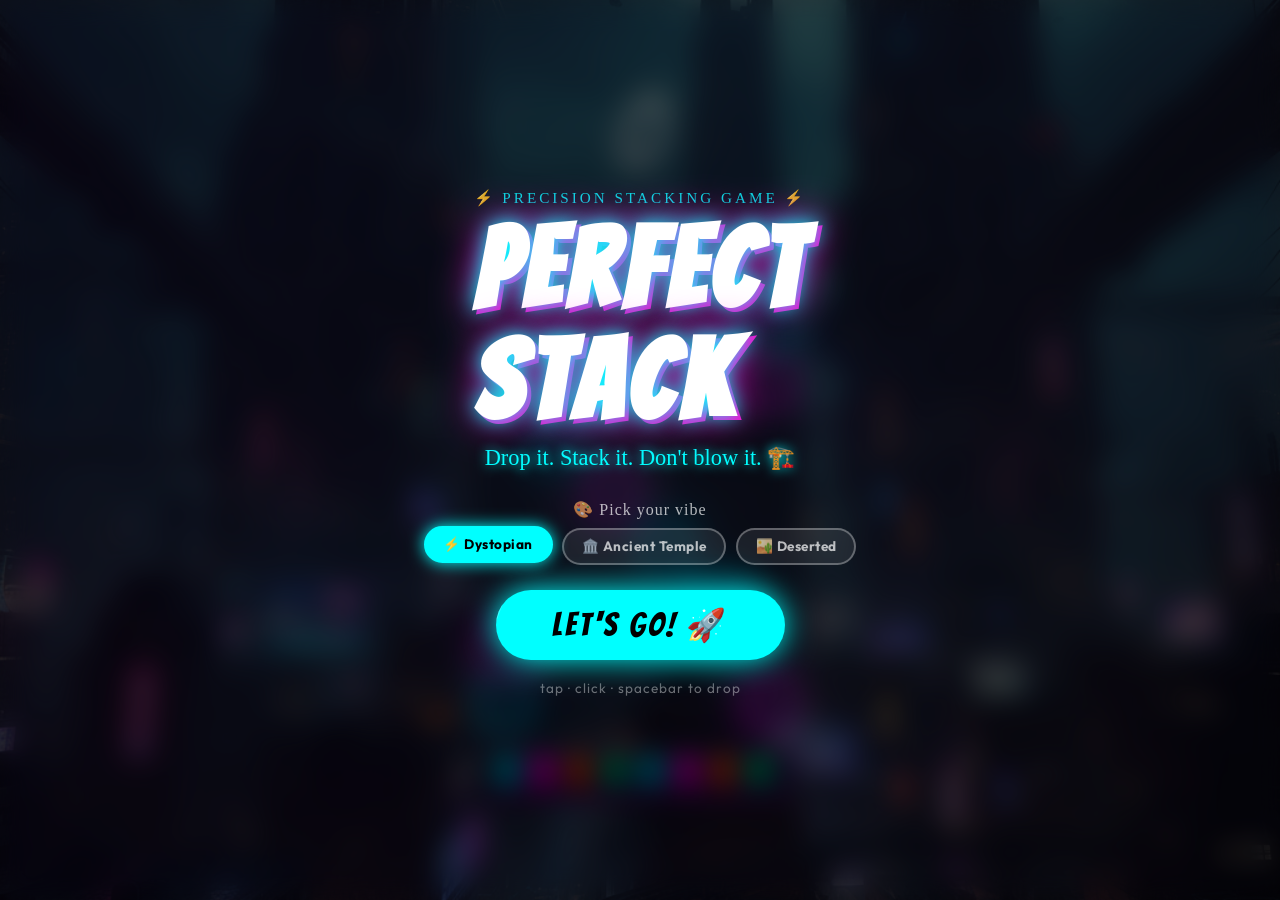
==== index.html @ 76eab18c "add stack game" ====
<!DOCTYPE html>
<html lang="en">

<head>
    <meta charset="UTF-8">
    <meta name="viewport" content="width=device-width, initial-scale=1.0, maximum-scale=1.0, user-scalable=no">
    <title>Perfect Stack — Drop. Stack. Dominate.</title>
    <meta name="description"
        content="Perfect Stack: a precision block-stacking game. Tap to drop, stack perfectly, and rise to the top!">
    <link rel="stylesheet" href="style.css">
</head>

<body class="theme-dystopian">
    <div id="game-container" class="bg-dystopian">
        <canvas id="game-canvas"></canvas>

        <div id="ui-layer">
            <div id="score-container">0</div>

            <!-- ===== START SCREEN ===== -->
            <div id="start-screen" class="screen active">

                <div class="game-badge">⚡ Precision Stacking Game ⚡</div>

                <h1>PERFECT<br>STACK</h1>

                <p class="tagline">Drop it. Stack it. Don't blow it. 🏗️</p>

                <div class="theme-selector">
                    <div class="theme-label">🎨 Pick your vibe</div>
                    <div class="theme-pills">
                        <button class="theme-pill active" data-theme="dystopian" id="pill-dystopian">⚡
                            Dystopian</button>
                        <button class="theme-pill" data-theme="ancient" id="pill-ancient">🏛️ Ancient Temple</button>
                        <button class="theme-pill" data-theme="deserted" id="pill-deserted">🏜️ Deserted</button>
                    </div>
                </div>

                <button id="start-btn">LET'S GO! 🚀</button>

                <p class="hint-text">tap · click · spacebar to drop</p>
            </div>

            <!-- ===== GAME OVER SCREEN ===== -->
            <div id="game-over-screen" class="screen">
                <h2>OOPS! 💥</h2>
                <p class="game-over-sub">You missed that one, champ.</p>
                <p id="final-score">Score: 0</p>
                <button id="restart-btn">TRY AGAIN 🔥</button>
            </div>

            <div id="perfect-message">PERFECT! ✨</div>
        </div>
    </div>

    <script src="script.js"></script>
</body>

</html>
---- style.css ----
@import url('https://fonts.googleapis.com/css2?family=Bangers&family=Outfit:wght@300;500;700;900&family=Permanent+Marker&display=swap');

/* =============================================
   CSS VARIABLES & THEME DEFINITIONS
   ============================================= */
:root {
    --font-main: 'Outfit', sans-serif;
    --font-display: 'Bangers', cursive;
    --font-quirky: 'Permanent Marker', cursive;

    /* Dystopian */
    --bg-image-dystopian: url('dystopian.png');
    --overlay-dystopian: linear-gradient(135deg, rgba(10, 0, 30, 0.55) 0%, rgba(5, 0, 20, 0.4) 100%);
    --accent-dystopian: #00ffff;
    --accent2-dystopian: #ff00cc;
    --text-dystopian: #e0f7ff;
    --glow-dystopian: 0 0 20px #00ffff, 0 0 40px #ff00cc;

    /* Ancient Temple */
    --bg-image-ancient: url('ancient_temple.png');
    --overlay-ancient: linear-gradient(135deg, rgba(20, 10, 0, 0.55) 0%, rgba(0, 20, 10, 0.4) 100%);
    --accent-ancient: #f1c40f;
    --accent2-ancient: #e67e22;
    --text-ancient: #fff8e1;
    --glow-ancient: 0 0 20px #f1c40f, 0 0 40px #e67e22;

    /* Deserted */
    --bg-image-deserted: url('deserted.png');
    --overlay-deserted: linear-gradient(135deg, rgba(30, 10, 0, 0.5) 0%, rgba(20, 5, 0, 0.35) 100%);
    --accent-deserted: #ff9f43;
    --accent2-deserted: #ee5a24;
    --text-deserted: #fff3e0;
    --glow-deserted: 0 0 20px #ff9f43, 0 0 40px #ee5a24;

    /* Active theme defaults (dystopian) */
    --current-accent: var(--accent-dystopian);
    --current-accent2: var(--accent2-dystopian);
    --current-text: var(--text-dystopian);
    --current-glow: var(--glow-dystopian);
}

/* =============================================
   THEME BODY CLASSES
   ============================================= */
body.theme-dystopian {
    --current-accent: var(--accent-dystopian);
    --current-accent2: var(--accent2-dystopian);
    --current-text: var(--text-dystopian);
    --current-glow: var(--glow-dystopian);
}

body.theme-ancient {
    --current-accent: var(--accent-ancient);
    --current-accent2: var(--accent2-ancient);
    --current-text: var(--text-ancient);
    --current-glow: var(--glow-ancient);
}

body.theme-deserted {
    --current-accent: var(--accent-deserted);
    --current-accent2: var(--accent2-deserted);
    --current-text: var(--text-deserted);
    --current-glow: var(--glow-deserted);
}

/* =============================================
   BASE
   ============================================= */
*,
*::before,
*::after {
    box-sizing: border-box;
}

body {
    margin: 0;
    padding: 0;
    overflow: hidden;
    font-family: var(--font-main);
    user-select: none;
    touch-action: none;
}

/* =============================================
   GAME CONTAINER & CANVAS
   ============================================= */
#game-container {
    position: relative;
    width: 100vw;
    height: 100vh;
    display: flex;
    justify-content: center;
    align-items: center;
    overflow: hidden;
}

/* Background layer — swapped via JS class on #game-container */
#game-container::before {
    content: '';
    position: absolute;
    inset: 0;
    background-size: cover;
    background-position: center;
    background-repeat: no-repeat;
    transition: opacity 0.8s ease;
    z-index: 0;
}

#game-container.bg-dystopian::before {
    background-image: var(--overlay-dystopian), var(--bg-image-dystopian);
}

#game-container.bg-ancient::before {
    background-image: var(--overlay-ancient), var(--bg-image-ancient);
}

#game-container.bg-deserted::before {
    background-image: var(--overlay-deserted), var(--bg-image-deserted);
}

canvas {
    display: block;
    width: 100%;
    height: 100%;
    position: relative;
    z-index: 1;
}

/* =============================================
   UI LAYER
   ============================================= */
#ui-layer {
    position: absolute;
    top: 0;
    left: 0;
    width: 100%;
    height: 100%;
    pointer-events: none;
    display: flex;
    flex-direction: column;
    justify-content: center;
    align-items: center;
    z-index: 2;
}

/* =============================================
   SCREENS (Start / Game Over)
   ============================================= */
.screen {
    position: absolute;
    inset: 0;
    display: flex;
    flex-direction: column;
    justify-content: center;
    align-items: center;
    background: rgba(0, 0, 0, 0.55);
    backdrop-filter: blur(14px) saturate(1.5);
    -webkit-backdrop-filter: blur(14px) saturate(1.5);
    opacity: 0;
    pointer-events: none;
    transition: opacity 0.5s ease;
    z-index: 10;
    padding: 2rem;
}

.screen.active {
    opacity: 1;
    pointer-events: auto;
}

/* =============================================
   START SCREEN — LANDING PAGE
   ============================================= */

/* Animated shimmer badge */
.game-badge {
    font-family: var(--font-quirky);
    font-size: 0.95rem;
    color: var(--current-accent);
    letter-spacing: 3px;
    text-transform: uppercase;
    margin-bottom: 0.4rem;
    opacity: 0.85;
    animation: pulse-badge 2s ease-in-out infinite;
}

@keyframes pulse-badge {

    0%,
    100% {
        opacity: 0.6;
        transform: scale(1);
    }

    50% {
        opacity: 1;
        transform: scale(1.05);
    }
}

/* Main title */
h1 {
    font-family: var(--font-display);
    font-size: clamp(4rem, 12vw, 7rem);
    margin: 0 0 0.1rem;
    line-height: 1;
    color: #fff;
    letter-spacing: 6px;
    text-transform: uppercase;
    text-shadow: var(--current-glow), 4px 4px 0px var(--current-accent2);
    animation: title-wobble 3s ease-in-out infinite;
    position: relative;
}

@keyframes title-wobble {

    0%,
    100% {
        transform: rotate(-1deg) scale(1);
    }

    50% {
        transform: rotate(1deg) scale(1.02);
    }
}

/* Subtitle tagline */
.tagline {
    font-family: var(--font-quirky);
    font-size: clamp(1rem, 3vw, 1.4rem);
    color: var(--current-accent);
    margin: 0.3rem 0 1.8rem;
    text-align: center;
    text-shadow: 0 0 12px var(--current-accent);
    animation: flicker 4s ease-in-out infinite;
}

@keyframes flicker {

    0%,
    90%,
    100% {
        opacity: 1;
    }

    92% {
        opacity: 0.4;
    }

    94% {
        opacity: 1;
    }

    96% {
        opacity: 0.3;
    }

    98% {
        opacity: 1;
    }
}

/* Theme selector */
.theme-selector {
    margin-bottom: 1.6rem;
    display: flex;
    flex-direction: column;
    align-items: center;
    gap: 0.6rem;
}

.theme-label {
    font-family: var(--font-quirky);
    font-size: 1rem;
    color: rgba(255, 255, 255, 0.7);
    letter-spacing: 1px;
}

/* Theme pill buttons */
.theme-pills {
    display: flex;
    gap: 0.6rem;
    flex-wrap: wrap;
    justify-content: center;
}

.theme-pill {
    padding: 0.45rem 1.1rem;
    font-family: var(--font-main);
    font-size: 0.85rem;
    font-weight: 700;
    border-radius: 50px;
    border: 2px solid rgba(255, 255, 255, 0.3);
    background: rgba(255, 255, 255, 0.08);
    color: rgba(255, 255, 255, 0.7);
    cursor: pointer;
    transition: all 0.25s ease;
    letter-spacing: 0.5px;
    pointer-events: auto;
}

.theme-pill:hover {
    background: rgba(255, 255, 255, 0.18);
    border-color: var(--current-accent);
    color: #fff;
    transform: translateY(-2px);
    box-shadow: 0 4px 14px rgba(0, 0, 0, 0.3);
}

.theme-pill.active {
    background: var(--current-accent);
    border-color: var(--current-accent);
    color: #000;
    box-shadow: 0 0 16px var(--current-accent);
    transform: translateY(-2px);
}

/* Start button */
#start-btn {
    padding: 1rem 3.5rem;
    font-family: var(--font-display);
    font-size: 2rem;
    letter-spacing: 3px;
    color: #000;
    background: var(--current-accent);
    border: none;
    border-radius: 50px;
    cursor: pointer;
    box-shadow: 0 0 30px var(--current-accent), 0 6px 20px rgba(0, 0, 0, 0.4);
    transition: transform 0.2s cubic-bezier(0.175, 0.885, 0.32, 1.275), box-shadow 0.2s, background 0.4s;
    pointer-events: auto;
    animation: btn-pulse 2s ease-in-out infinite;
    position: relative;
    overflow: hidden;
}

#start-btn::after {
    content: '';
    position: absolute;
    top: -50%;
    left: -60%;
    width: 60%;
    height: 200%;
    background: rgba(255, 255, 255, 0.25);
    transform: skewX(-20deg);
    animation: btn-shine 3s ease-in-out infinite;
}

@keyframes btn-shine {
    0% {
        left: -60%;
    }

    60%,
    100% {
        left: 120%;
    }
}

@keyframes btn-pulse {

    0%,
    100% {
        box-shadow: 0 0 20px var(--current-accent), 0 6px 20px rgba(0, 0, 0, 0.4);
    }

    50% {
        box-shadow: 0 0 40px var(--current-accent), 0 0 60px var(--current-accent2), 0 6px 20px rgba(0, 0, 0, 0.4);
    }
}

#start-btn:hover {
    transform: translateY(-3px) scale(1.05);
}

#start-btn:active {
    transform: translateY(1px) scale(0.98);
}

/* Hint text */
.hint-text {
    margin-top: 1.2rem;
    font-family: var(--font-main);
    font-size: 0.85rem;
    color: rgba(255, 255, 255, 0.4);
    letter-spacing: 1px;
    animation: hint-blink 2s ease-in-out infinite;
}

@keyframes hint-blink {

    0%,
    100% {
        opacity: 0.4;
    }

    50% {
        opacity: 0.8;
    }
}

/* =============================================
   GAME OVER SCREEN
   ============================================= */
h2 {
    font-family: var(--font-display);
    font-size: clamp(3rem, 10vw, 5.5rem);
    color: var(--current-accent);
    margin: 0 0 0.3rem;
    letter-spacing: 4px;
    text-shadow: var(--current-glow);
    animation: title-wobble 2s ease-in-out infinite;
}

.game-over-sub {
    font-family: var(--font-quirky);
    font-size: 1.1rem;
    color: rgba(255, 255, 255, 0.6);
    margin-bottom: 0.5rem;
}

#final-score {
    font-family: var(--font-display);
    font-size: clamp(2rem, 6vw, 3.5rem);
    color: #fff;
    margin-bottom: 2rem;
    text-shadow: 0 0 20px rgba(255, 255, 255, 0.4);
    letter-spacing: 2px;
}

#restart-btn {
    padding: 0.9rem 3rem;
    font-family: var(--font-display);
    font-size: 1.8rem;
    letter-spacing: 3px;
    color: #000;
    background: var(--current-accent);
    border: none;
    border-radius: 50px;
    cursor: pointer;
    box-shadow: 0 0 25px var(--current-accent), 0 6px 20px rgba(0, 0, 0, 0.4);
    transition: transform 0.2s cubic-bezier(0.175, 0.885, 0.32, 1.275), box-shadow 0.2s;
    pointer-events: auto;
    position: relative;
    overflow: hidden;
}

#restart-btn::after {
    content: '';
    position: absolute;
    top: -50%;
    left: -60%;
    width: 60%;
    height: 200%;
    background: rgba(255, 255, 255, 0.25);
    transform: skewX(-20deg);
    animation: btn-shine 3s ease-in-out infinite;
}

#restart-btn:hover {
    transform: translateY(-3px) scale(1.05);
    box-shadow: 0 0 40px var(--current-accent), 0 8px 25px rgba(0, 0, 0, 0.5);
}

#restart-btn:active {
    transform: translateY(1px) scale(0.98);
}

/* =============================================
   SCORE DISPLAY
   ============================================= */
#score-container {
    position: absolute;
    top: 8%;
    font-family: var(--font-display);
    font-size: clamp(4rem, 12vw, 7rem);
    font-weight: 400;
    color: rgba(255, 255, 255, 0.35);
    z-index: 5;
    pointer-events: none;
    transition: transform 0.2s cubic-bezier(0.175, 0.885, 0.32, 1.275), color 0.2s;
    text-shadow: 0 0 30px rgba(255, 255, 255, 0.15);
    letter-spacing: 4px;
}

#score-container.bump {
    transform: scale(1.25) rotate(-3deg);
    color: rgba(255, 255, 255, 0.75);
    text-shadow: var(--current-glow);
}

/* =============================================
   PERFECT MESSAGE
   ============================================= */
#perfect-message {
    position: absolute;
    top: 40%;
    font-family: var(--font-display);
    font-size: clamp(2.5rem, 8vw, 4rem);
    font-weight: 400;
    color: var(--current-accent);
    opacity: 0;
    transform: scale(0.5) rotate(-5deg);
    transition: opacity 0.25s, transform 0.3s cubic-bezier(0.175, 0.885, 0.32, 1.275);
    text-shadow: var(--current-glow);
    letter-spacing: 4px;
    pointer-events: none;
}

#perfect-message.show {
    opacity: 1;
    transform: scale(1.4) rotate(3deg);
}

/* =============================================
   FLOATING PARTICLES (decorative, CSS-only)
   ============================================= */
.particle {
    position: absolute;
    border-radius: 50%;
    pointer-events: none;
    animation: float-particle linear infinite;
    opacity: 0;
}

@keyframes float-particle {
    0% {
        transform: translateY(100vh) scale(0);
        opacity: 0;
    }

    10% {
        opacity: 0.6;
    }

    90% {
        opacity: 0.3;
    }

    100% {
        transform: translateY(-20vh) scale(1.5);
        opacity: 0;
    }
}
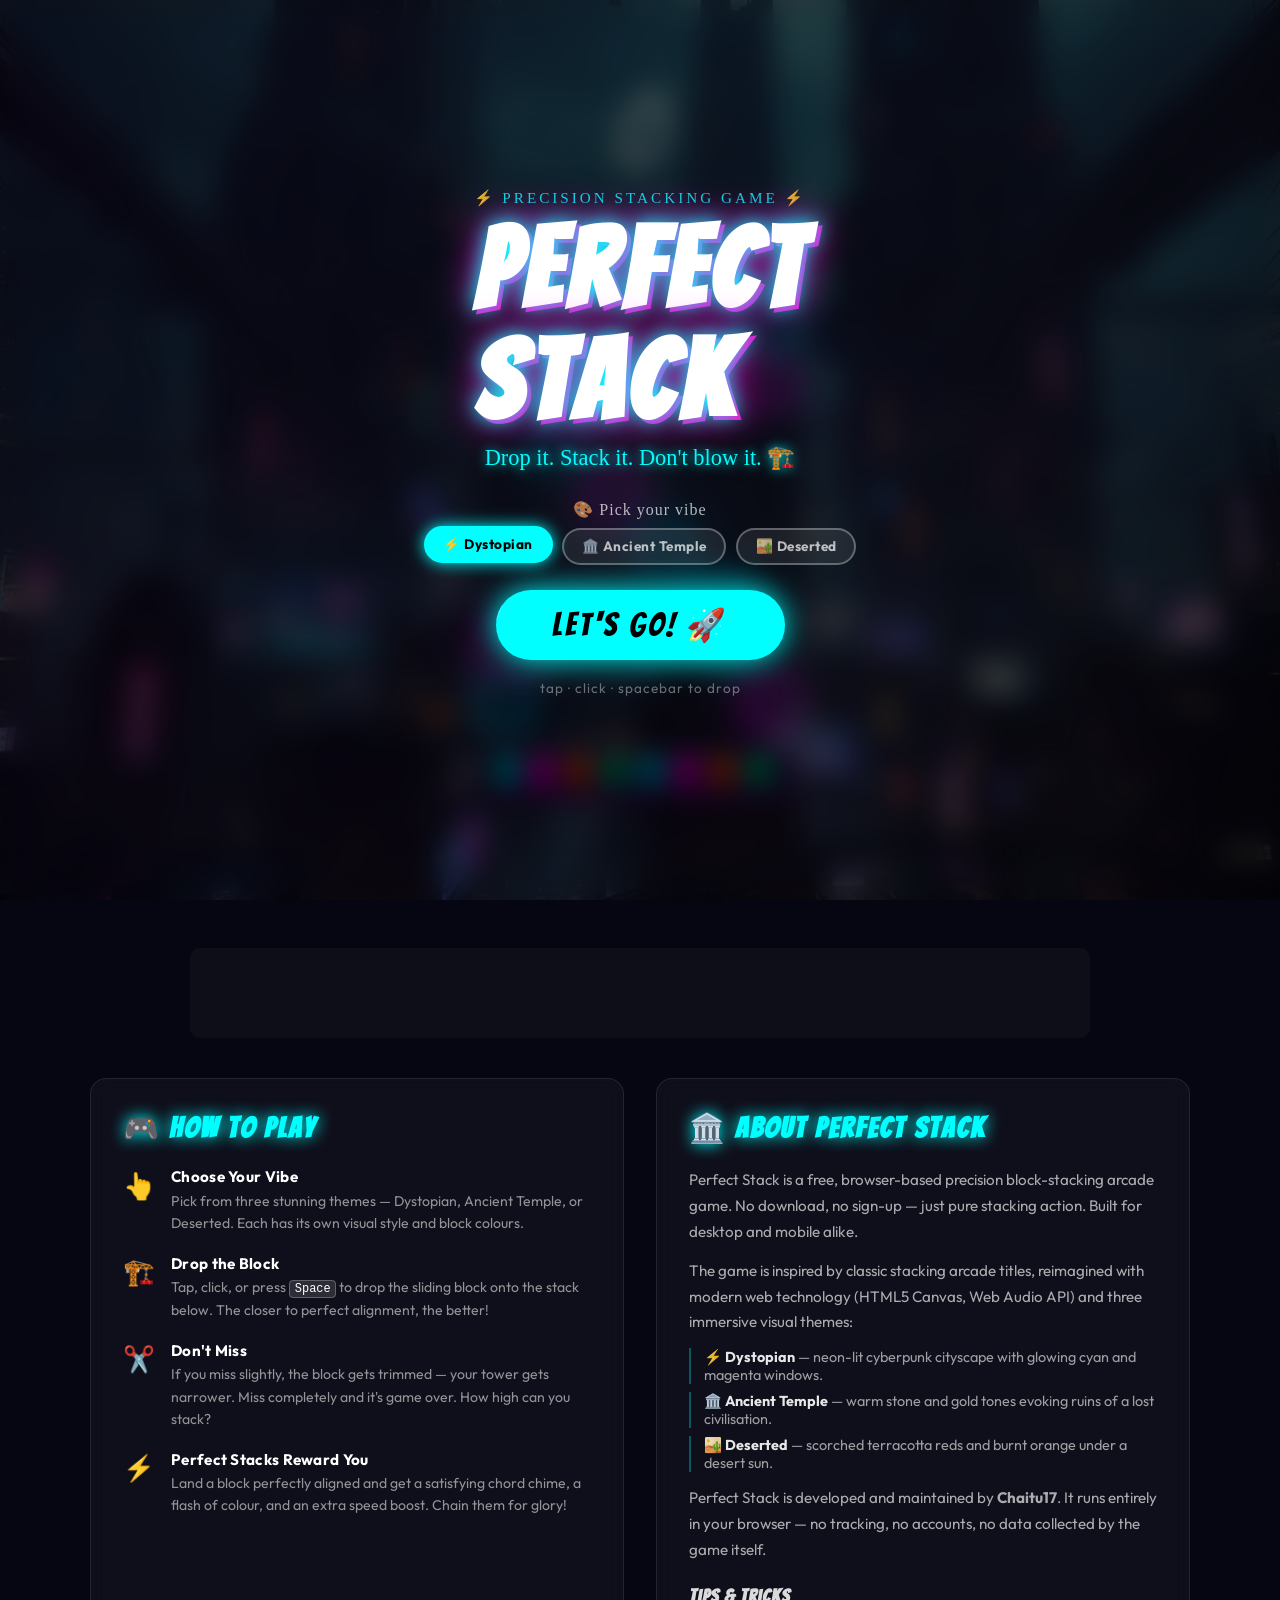
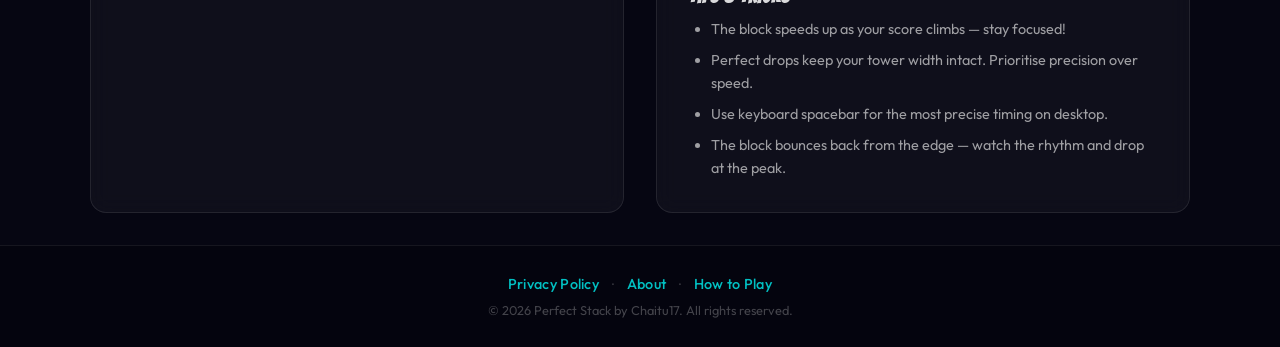
==== commit 4aeb1edc: "privacy policy changes" ====
--- a/index.html
+++ b/index.html
@@ -4,13 +4,89 @@
 <head>
     <meta charset="UTF-8">
     <meta name="viewport" content="width=device-width, initial-scale=1.0, maximum-scale=1.0, user-scalable=no">
-    <title>Perfect Stack — Drop. Stack. Dominate.</title>
+    <meta name="robots" content="index, follow">
+
+    <!-- ── Primary SEO ── -->
+    <title>Perfect Stack – Free Online Block Stacking Game (No Download)</title>
     <meta name="description"
-        content="Perfect Stack: a precision block-stacking game. Tap to drop, stack perfectly, and rise to the top!">
+        content="Play Perfect Stack – a free, no-download online block stacking game. Tap to drop, stack blocks perfectly, and beat your high score. Works on mobile &amp; desktop!">
+    <meta name="keywords"
+        content="block stacking game, free online game, precision drop game, perfect stack, arcade game, no download game, mobile game">
+    <meta name="author" content="Chaitu17">
+    <meta name="theme-color" content="#0d0d0d">
+
+    <!-- ── Canonical ── -->
+    <link rel="canonical" href="https://perfectstack.site/">
+
+    <!-- ── Preconnect (performance) ── -->
+    <link rel="preconnect" href="https://fonts.googleapis.com">
+    <link rel="preconnect" href="https://fonts.gstatic.com" crossorigin>
+    <link rel="preconnect" href="https://pagead2.googlesyndication.com">
+
+    <!-- ── Favicon (emoji SVG, no extra file needed) ── -->
+    <link rel="icon"
+        href="data:image/svg+xml,<svg xmlns='http://www.w3.org/2000/svg' viewBox='0 0 100 100'><text y='.9em' font-size='90'>🏗️</text></svg>">
+
+    <!-- ── Open Graph ── -->
+    <meta property="og:type" content="website">
+    <meta property="og:url" content="https://perfectstack.site/">
+    <meta property="og:title" content="Perfect Stack – Free Online Block Stacking Game (No Download)">
+    <meta property="og:description"
+        content="Play Perfect Stack – a free, no-download online block stacking game. Tap to drop, stack perfectly, and beat your high score!">
+    <meta property="og:image" content="https://perfectstack.site/dystopian.png">
+    <meta property="og:site_name" content="Perfect Stack">
+
+    <!-- ── Twitter Card ── -->
+    <meta name="twitter:card" content="summary_large_image">
+    <meta name="twitter:url" content="https://perfectstack.site/">
+    <meta name="twitter:title" content="Perfect Stack – Free Online Block Stacking Game (No Download)">
+    <meta name="twitter:description"
+        content="Play Perfect Stack – a free, no-download online block stacking game. Tap to drop, stack perfectly, and beat your high score!">
+    <meta name="twitter:image" content="https://perfectstack.site/dystopian.png">
+
+    <!-- ── JSON-LD Structured Data ── -->
+    <script type="application/ld+json">
+    {
+      "@context": "https://schema.org",
+      "@type": "VideoGame",
+      "name": "Perfect Stack",
+      "description": "A free precision block-stacking game. Tap to drop, stack perfectly, and beat your high score. No download required.",
+      "genre": "Arcade",
+      "applicationCategory": "Game",
+      "operatingSystem": "Web",
+      "url": "https://perfectstack.site/",
+      "image": "https://perfectstack.site/dystopian.png",
+      "author": {
+        "@type": "Person",
+        "name": "Chaitu17"
+      },
+      "offers": {
+        "@type": "Offer",
+        "price": "0",
+        "priceCurrency": "USD"
+      }
+    }
+    </script>
+
     <link rel="stylesheet" href="style.css">
+    <script async src="https://pagead2.googlesyndication.com/pagead/js/adsbygoogle.js?client=ca-pub-9856644873980533"
+        crossorigin="anonymous"></script>
+    <script type="application/ld+json">
+    {
+      "@context": "https://schema.org",
+      "@type": "WebPage",
+      "name": "Perfect Stack – Privacy Policy",
+      "url": "https://perfectstack.site/privacy.html"
+    }
+    </script>
 </head>
 
 <body class="theme-dystopian">
+    <noscript>
+        <div style="background:#0d0d0d;color:#fff;text-align:center;padding:2rem;font-family:sans-serif;">
+            <strong>Perfect Stack</strong> requires JavaScript to run. Please enable JavaScript in your browser to play.
+        </div>
+    </noscript>
     <div id="game-container" class="bg-dystopian">
         <canvas id="game-canvas"></canvas>
 
@@ -54,6 +130,100 @@
     </div>
 
     <script src="script.js"></script>
+
+    <!-- ===== INFO SECTION (scrollable, below game) ===== -->
+    <section id="info-section" aria-label="About Perfect Stack">
+
+        <!-- AdSense Ad Unit -->
+        <div class="ad-slot" aria-label="Advertisement">
+            <ins class="adsbygoogle" style="display:block" data-ad-client="ca-pub-9856644873980533" data-ad-slot="auto"
+                data-ad-format="auto" data-full-width-responsive="true"></ins>
+            <script>(adsbygoogle = window.adsbygoogle || []).push({});</script>
+        </div>
+
+        <div class="info-grid">
+
+            <!-- How to Play -->
+            <div class="info-card" id="how-to-play">
+                <h2>🎮 How to Play</h2>
+                <ol class="steps-list">
+                    <li>
+                        <span class="step-icon">👆</span>
+                        <div>
+                            <strong>Choose Your Vibe</strong>
+                            <p>Pick from three stunning themes — Dystopian, Ancient Temple, or Deserted. Each has its
+                                own visual style and block colours.</p>
+                        </div>
+                    </li>
+                    <li>
+                        <span class="step-icon">🏗️</span>
+                        <div>
+                            <strong>Drop the Block</strong>
+                            <p>Tap, click, or press <kbd>Space</kbd> to drop the sliding block onto the stack below. The
+                                closer to perfect alignment, the better!</p>
+                        </div>
+                    </li>
+                    <li>
+                        <span class="step-icon">✂️</span>
+                        <div>
+                            <strong>Don't Miss</strong>
+                            <p>If you miss slightly, the block gets trimmed — your tower gets narrower. Miss completely
+                                and it's game over. How high can you stack?</p>
+                        </div>
+                    </li>
+                    <li>
+                        <span class="step-icon">⚡</span>
+                        <div>
+                            <strong>Perfect Stacks Reward You</strong>
+                            <p>Land a block perfectly aligned and get a satisfying chord chime, a flash of colour, and
+                                an extra speed boost. Chain them for glory!</p>
+                        </div>
+                    </li>
+                </ol>
+            </div>
+
+            <!-- About -->
+            <div class="info-card" id="about">
+                <h2>🏛️ About Perfect Stack</h2>
+                <p>Perfect Stack is a free, browser-based precision block-stacking arcade game. No download, no sign-up
+                    — just pure stacking action. Built for desktop and mobile alike.</p>
+                <p>The game is inspired by classic stacking arcade titles, reimagined with modern web technology (HTML5
+                    Canvas, Web Audio API) and three immersive visual themes:</p>
+                <ul class="theme-list">
+                    <li><strong>⚡ Dystopian</strong> — neon-lit cyberpunk cityscape with glowing cyan and magenta
+                        windows.</li>
+                    <li><strong>🏛️ Ancient Temple</strong> — warm stone and gold tones evoking ruins of a lost
+                        civilisation.</li>
+                    <li><strong>🏜️ Deserted</strong> — scorched terracotta reds and burnt orange under a desert sun.
+                    </li>
+                </ul>
+                <p>Perfect Stack is developed and maintained by <strong>Chaitu17</strong>. It runs entirely in your
+                    browser — no tracking, no accounts, no data collected by the game itself.</p>
+
+                <h3>Tips &amp; Tricks</h3>
+                <ul class="tips-list">
+                    <li>The block speeds up as your score climbs — stay focused!</li>
+                    <li>Perfect drops keep your tower width intact. Prioritise precision over speed.</li>
+                    <li>Use keyboard spacebar for the most precise timing on desktop.</li>
+                    <li>The block bounces back from the edge — watch the rhythm and drop at the peak.</li>
+                </ul>
+            </div>
+
+        </div>
+    </section>
+
+    <!-- ===== FOOTER ===== -->
+    <footer id="site-footer">
+        <div class="footer-links">
+            <a href="/privacy.html">Privacy Policy</a>
+            <span class="footer-sep">·</span>
+            <a href="/#about">About</a>
+            <span class="footer-sep">·</span>
+            <a href="/#how-to-play">How to Play</a>
+        </div>
+        <p class="footer-copy">&copy; 2026 Perfect Stack by Chaitu17. All rights reserved.</p>
+    </footer>
+
 </body>
 
 </html>
--- a/style.css
+++ b/style.css
@@ -75,10 +75,213 @@
 body {
     margin: 0;
     padding: 0;
-    overflow: hidden;
+    overflow-y: auto;
+    /* game is 100vh; info section scrolls below */
     font-family: var(--font-main);
     user-select: none;
-    touch-action: none;
+}
+
+/* =============================================
+   INFO SECTION (below game canvas)
+   ============================================= */
+#info-section {
+    background: #060612;
+    padding: 3rem 1.5rem 2rem;
+    position: relative;
+    z-index: 10;
+}
+
+.ad-slot {
+    max-width: 900px;
+    margin: 0 auto 2.5rem;
+    min-height: 90px;
+    border-radius: 10px;
+    overflow: hidden;
+    background: rgba(255, 255, 255, 0.03);
+}
+
+.info-grid {
+    max-width: 1100px;
+    margin: 0 auto;
+    display: grid;
+    grid-template-columns: 1fr 1fr;
+    gap: 2rem;
+}
+
+@media (max-width: 768px) {
+    .info-grid {
+        grid-template-columns: 1fr;
+    }
+}
+
+.info-card {
+    background: rgba(255, 255, 255, 0.04);
+    border: 1px solid rgba(255, 255, 255, 0.09);
+    border-radius: 16px;
+    padding: 2rem;
+    backdrop-filter: blur(10px);
+    -webkit-backdrop-filter: blur(10px);
+    transition: border-color 0.3s ease;
+}
+
+.info-card:hover {
+    border-color: rgba(0, 255, 255, 0.3);
+}
+
+.info-card h2 {
+    font-family: var(--font-display);
+    font-size: 1.8rem;
+    color: var(--current-accent, #00ffff);
+    margin: 0 0 1.4rem;
+    letter-spacing: 2px;
+    text-shadow: 0 0 16px var(--current-accent, #00ffff);
+}
+
+.info-card h3 {
+    font-family: var(--font-display);
+    font-size: 1.2rem;
+    color: rgba(255, 255, 255, 0.85);
+    margin: 1.5rem 0 0.7rem;
+    letter-spacing: 1px;
+}
+
+.info-card p {
+    color: rgba(255, 255, 255, 0.65);
+    font-size: 0.95rem;
+    line-height: 1.7;
+    margin: 0 0 0.8rem;
+}
+
+/* Steps list (numbered how-to) */
+.steps-list {
+    list-style: none;
+    padding: 0;
+    margin: 0;
+    counter-reset: steps;
+    display: flex;
+    flex-direction: column;
+    gap: 1.2rem;
+}
+
+.steps-list li {
+    display: flex;
+    gap: 1rem;
+    align-items: flex-start;
+    counter-increment: steps;
+}
+
+.step-icon {
+    font-size: 1.6rem;
+    flex-shrink: 0;
+    margin-top: 0.1rem;
+}
+
+.steps-list li>div strong {
+    display: block;
+    color: #fff;
+    font-size: 0.95rem;
+    font-weight: 700;
+    margin-bottom: 0.2rem;
+    letter-spacing: 0.3px;
+}
+
+.steps-list li>div p {
+    margin: 0;
+    font-size: 0.88rem;
+    color: rgba(255, 255, 255, 0.55);
+    line-height: 1.6;
+}
+
+kbd {
+    background: rgba(255, 255, 255, 0.12);
+    border: 1px solid rgba(255, 255, 255, 0.25);
+    border-radius: 4px;
+    padding: 0.1em 0.4em;
+    font-size: 0.85em;
+    font-family: monospace;
+    color: #fff;
+}
+
+/* Theme list */
+.theme-list {
+    list-style: none;
+    padding: 0;
+    margin: 0 0 0.8rem;
+    display: flex;
+    flex-direction: column;
+    gap: 0.5rem;
+}
+
+.theme-list li {
+    color: rgba(255, 255, 255, 0.6);
+    font-size: 0.9rem;
+    padding-left: 0.5rem;
+    border-left: 2px solid rgba(0, 255, 255, 0.3);
+    padding-left: 0.8rem;
+}
+
+.theme-list li strong {
+    color: rgba(255, 255, 255, 0.9);
+}
+
+/* Tips list */
+.tips-list {
+    padding-left: 1.4rem;
+    margin: 0;
+    display: flex;
+    flex-direction: column;
+    gap: 0.5rem;
+}
+
+.tips-list li {
+    color: rgba(255, 255, 255, 0.6);
+    font-size: 0.9rem;
+    line-height: 1.6;
+}
+
+/* =============================================
+   FOOTER
+   ============================================= */
+#site-footer {
+    background: #04040e;
+    border-top: 1px solid rgba(255, 255, 255, 0.07);
+    text-align: center;
+    padding: 1.8rem 2rem;
+    position: relative;
+    z-index: 10;
+}
+
+.footer-links {
+    display: flex;
+    justify-content: center;
+    align-items: center;
+    gap: 0.8rem;
+    margin-bottom: 0.6rem;
+    flex-wrap: wrap;
+}
+
+.footer-links a {
+    color: rgba(0, 255, 255, 0.75);
+    text-decoration: none;
+    font-size: 0.9rem;
+    font-weight: 500;
+    letter-spacing: 0.3px;
+    transition: color 0.2s;
+}
+
+.footer-links a:hover {
+    color: #00ffff;
+}
+
+.footer-sep {
+    color: rgba(255, 255, 255, 0.2);
+    font-size: 0.9rem;
+}
+
+.footer-copy {
+    margin: 0;
+    font-size: 0.8rem;
+    color: rgba(255, 255, 255, 0.25);
 }
 
 /* =============================================
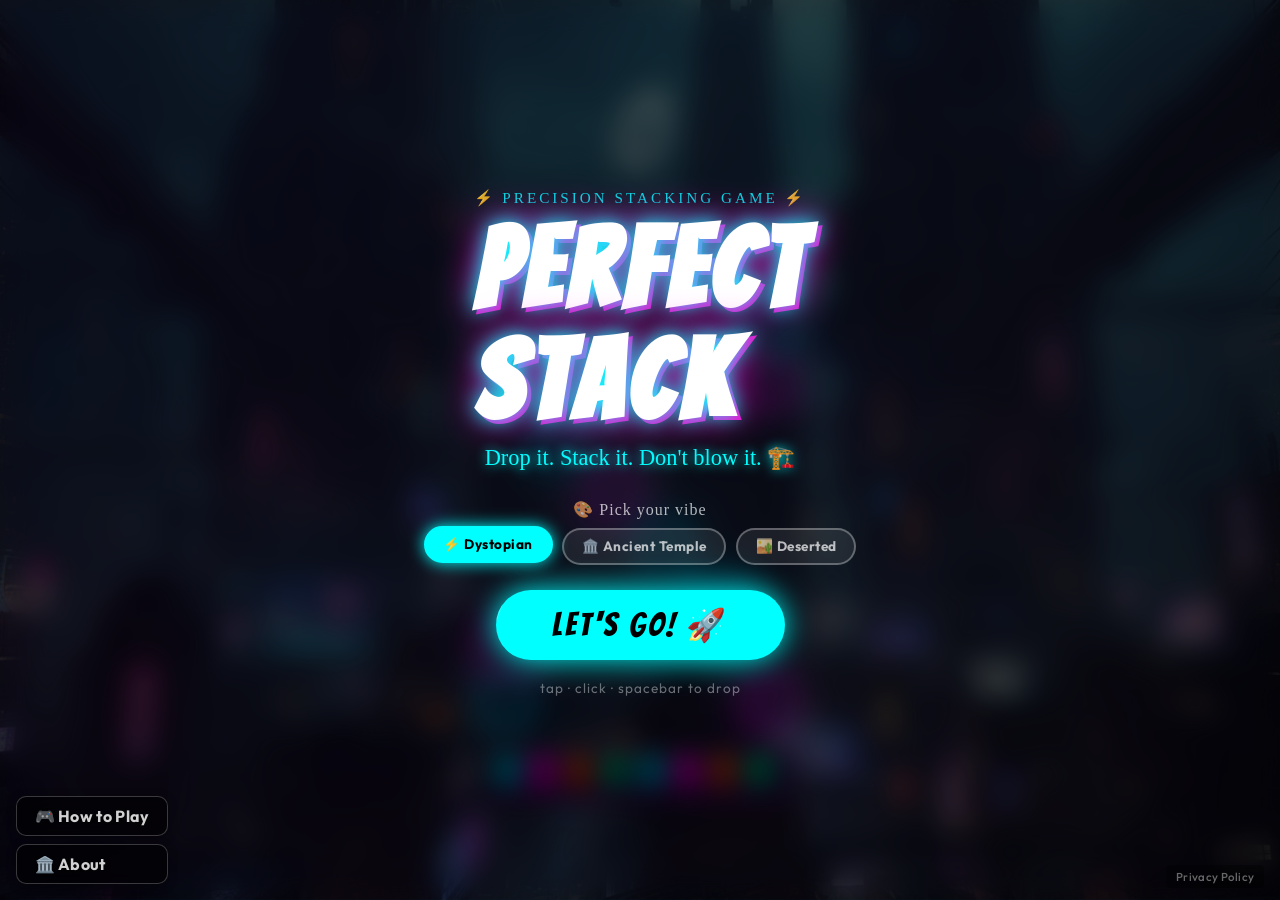
==== commit 12c7ea81: "content optimisations" ====
--- a/index.html
+++ b/index.html
@@ -131,98 +131,147 @@
 
     <script src="script.js"></script>
 
-    <!-- ===== INFO SECTION (scrollable, below game) ===== -->
-    <section id="info-section" aria-label="About Perfect Stack">
-
-        <!-- AdSense Ad Unit -->
-        <div class="ad-slot" aria-label="Advertisement">
-            <ins class="adsbygoogle" style="display:block" data-ad-client="ca-pub-9856644873980533" data-ad-slot="auto"
-                data-ad-format="auto" data-full-width-responsive="true"></ins>
-            <script>(adsbygoogle = window.adsbygoogle || []).push({});</script>
+    <!-- Fixed privacy link — always visible on game screen -->
+    <a href="privacy.html" id="privacy-link" aria-label="Privacy Policy">Privacy Policy</a>
+
+    <!-- Two floating action buttons — bottom-left, always visible -->
+    <div id="floating-btns">
+        <button class="floating-btn" id="btn-how-to-play" data-tab="how-to-play" aria-label="How to Play">
+            🎮 How to Play
+        </button>
+        <button class="floating-btn" id="btn-about" data-tab="about" aria-label="About">
+            🏛️ About
+        </button>
+    </div>
+
+    <!-- ===== INFO DRAWER ===== -->
+    <div id="info-drawer" role="dialog" aria-modal="true" aria-label="Game Info">
+        <div id="info-drawer-inner">
+
+            <button id="info-drawer-close" aria-label="Close">✕</button>
+
+            <!-- Tabs -->
+            <div class="drawer-tabs">
+                <button class="drawer-tab active" data-tab="how-to-play">🎮 How to Play</button>
+                <button class="drawer-tab" data-tab="about">🏛️ About</button>
+            </div>
+
+            <!-- Tab: How to Play -->
+            <div class="drawer-panel active" id="tab-how-to-play">
+                <ol class="steps-list">
+                    <li>
+                        <span class="step-icon">👆</span>
+                        <div>
+                            <strong>Choose Your Vibe</strong>
+                            <p>Pick Dystopian, Ancient Temple, or Deserted — each has its own visual style and block
+                                colours.</p>
+                        </div>
+                    </li>
+                    <li>
+                        <span class="step-icon">🏗️</span>
+                        <div>
+                            <strong>Drop the Block</strong>
+                            <p>Tap, click, or press <kbd>Space</kbd> to drop the sliding block. The closer to perfect
+                                alignment, the better!</p>
+                        </div>
+                    </li>
+                    <li>
+                        <span class="step-icon">✂️</span>
+                        <div>
+                            <strong>Don't Miss</strong>
+                            <p>Miss slightly and the block trims. Miss completely and it's game over. How high can you
+                                stack?</p>
+                        </div>
+                    </li>
+                    <li>
+                        <span class="step-icon">⚡</span>
+                        <div>
+                            <strong>Perfect Stacks Reward You</strong>
+                            <p>A perfect drop gives a chord chime, colour flash, and speed boost. Chain them for glory!
+                            </p>
+                        </div>
+                    </li>
+                </ol>
+                <div class="drawer-tips">
+                    <h3>Tips</h3>
+                    <ul class="tips-list">
+                        <li>Speed increases as your score climbs — stay focused!</li>
+                        <li>Perfect drops keep your tower width intact.</li>
+                        <li>Spacebar gives the most precise timing on desktop.</li>
+                        <li>Watch the block rhythm and drop at the peak.</li>
+                    </ul>
+                </div>
+            </div>
+
+            <!-- Tab: About -->
+            <div class="drawer-panel" id="tab-about">
+                <p>Perfect Stack is a free, browser-based precision block-stacking arcade game. No download, no sign-up
+                    — just pure stacking action. Works on desktop and mobile.</p>
+                <p>Built with HTML5 Canvas and Web Audio API, featuring three immersive themes:</p>
+                <ul class="theme-list">
+                    <li><strong>⚡ Dystopian</strong> — neon-lit cyberpunk cityscape.</li>
+                    <li><strong>🏛️ Ancient Temple</strong> — warm stone and gold tones.</li>
+                    <li><strong>🏜️ Deserted</strong> — scorched terracotta reds and burnt orange.</li>
+                </ul>
+                <p>Developed by <strong>Chaitu17</strong>. Runs entirely in your browser — no tracking, no accounts.</p>
+
+                <!-- AdSense Ad Unit -->
+                <div class="ad-slot" aria-label="Advertisement">
+                    <ins class="adsbygoogle" style="display:block" data-ad-client="ca-pub-9856644873980533"
+                        data-ad-slot="auto" data-ad-format="auto" data-full-width-responsive="true"></ins>
+                    <script>(adsbygoogle = window.adsbygoogle || []).push({});</script>
+                </div>
+
+                <p class="drawer-privacy-note">By playing, you agree to our <a href="privacy.html">Privacy Policy</a>.
+                    This site uses Google AdSense which may use cookies for personalised ads.</p>
+            </div>
+
         </div>
-
-        <div class="info-grid">
-
-            <!-- How to Play -->
-            <div class="info-card" id="how-to-play">
-                <h2>🎮 How to Play</h2>
-                <ol class="steps-list">
-                    <li>
-                        <span class="step-icon">👆</span>
-                        <div>
-                            <strong>Choose Your Vibe</strong>
-                            <p>Pick from three stunning themes — Dystopian, Ancient Temple, or Deserted. Each has its
-                                own visual style and block colours.</p>
-                        </div>
-                    </li>
-                    <li>
-                        <span class="step-icon">🏗️</span>
-                        <div>
-                            <strong>Drop the Block</strong>
-                            <p>Tap, click, or press <kbd>Space</kbd> to drop the sliding block onto the stack below. The
-                                closer to perfect alignment, the better!</p>
-                        </div>
-                    </li>
-                    <li>
-                        <span class="step-icon">✂️</span>
-                        <div>
-                            <strong>Don't Miss</strong>
-                            <p>If you miss slightly, the block gets trimmed — your tower gets narrower. Miss completely
-                                and it's game over. How high can you stack?</p>
-                        </div>
-                    </li>
-                    <li>
-                        <span class="step-icon">⚡</span>
-                        <div>
-                            <strong>Perfect Stacks Reward You</strong>
-                            <p>Land a block perfectly aligned and get a satisfying chord chime, a flash of colour, and
-                                an extra speed boost. Chain them for glory!</p>
-                        </div>
-                    </li>
-                </ol>
-            </div>
-
-            <!-- About -->
-            <div class="info-card" id="about">
-                <h2>🏛️ About Perfect Stack</h2>
-                <p>Perfect Stack is a free, browser-based precision block-stacking arcade game. No download, no sign-up
-                    — just pure stacking action. Built for desktop and mobile alike.</p>
-                <p>The game is inspired by classic stacking arcade titles, reimagined with modern web technology (HTML5
-                    Canvas, Web Audio API) and three immersive visual themes:</p>
-                <ul class="theme-list">
-                    <li><strong>⚡ Dystopian</strong> — neon-lit cyberpunk cityscape with glowing cyan and magenta
-                        windows.</li>
-                    <li><strong>🏛️ Ancient Temple</strong> — warm stone and gold tones evoking ruins of a lost
-                        civilisation.</li>
-                    <li><strong>🏜️ Deserted</strong> — scorched terracotta reds and burnt orange under a desert sun.
-                    </li>
-                </ul>
-                <p>Perfect Stack is developed and maintained by <strong>Chaitu17</strong>. It runs entirely in your
-                    browser — no tracking, no accounts, no data collected by the game itself.</p>
-
-                <h3>Tips &amp; Tricks</h3>
-                <ul class="tips-list">
-                    <li>The block speeds up as your score climbs — stay focused!</li>
-                    <li>Perfect drops keep your tower width intact. Prioritise precision over speed.</li>
-                    <li>Use keyboard spacebar for the most precise timing on desktop.</li>
-                    <li>The block bounces back from the edge — watch the rhythm and drop at the peak.</li>
-                </ul>
-            </div>
-
-        </div>
-    </section>
-
-    <!-- ===== FOOTER ===== -->
-    <footer id="site-footer">
-        <div class="footer-links">
-            <a href="/privacy.html">Privacy Policy</a>
-            <span class="footer-sep">·</span>
-            <a href="/#about">About</a>
-            <span class="footer-sep">·</span>
-            <a href="/#how-to-play">How to Play</a>
-        </div>
-        <p class="footer-copy">&copy; 2026 Perfect Stack by Chaitu17. All rights reserved.</p>
-    </footer>
+    </div>
+    <div id="info-drawer-backdrop"></div>
+
+    <script>
+        // Info drawer logic
+        const drawer = document.getElementById('info-drawer');
+        const backdrop = document.getElementById('info-drawer-backdrop');
+        const closeBtn = document.getElementById('info-drawer-close');
+
+        function openDrawer(tabId) {
+            // Switch to the requested tab
+            document.querySelectorAll('.drawer-tab').forEach(t => t.classList.remove('active'));
+            document.querySelectorAll('.drawer-panel').forEach(p => p.classList.remove('active'));
+            document.querySelector('.drawer-tab[data-tab="' + tabId + '"]').classList.add('active');
+            document.getElementById('tab-' + tabId).classList.add('active');
+            drawer.classList.add('open');
+            backdrop.classList.add('open');
+        }
+        function closeDrawer() {
+            drawer.classList.remove('open');
+            backdrop.classList.remove('open');
+        }
+
+        // Each floating button opens to its own tab
+        document.querySelectorAll('.floating-btn').forEach(btn => {
+            btn.addEventListener('click', (e) => {
+                e.stopPropagation();
+                openDrawer(btn.dataset.tab);
+            });
+        });
+
+        closeBtn.addEventListener('click', closeDrawer);
+        backdrop.addEventListener('click', closeDrawer);
+        document.addEventListener('keydown', (e) => { if (e.key === 'Escape') closeDrawer(); });
+
+        // Tab switching inside drawer
+        document.querySelectorAll('.drawer-tab').forEach(tab => {
+            tab.addEventListener('click', () => {
+                document.querySelectorAll('.drawer-tab').forEach(t => t.classList.remove('active'));
+                document.querySelectorAll('.drawer-panel').forEach(p => p.classList.remove('active'));
+                tab.classList.add('active');
+                document.getElementById('tab-' + tab.dataset.tab).classList.add('active');
+            });
+        });
+    </script>
 
 </body>
 
--- a/style.css
+++ b/style.css
@@ -82,75 +82,233 @@
 }
 
 /* =============================================
-   INFO SECTION (below game canvas)
-   ============================================= */
-#info-section {
-    background: #060612;
-    padding: 3rem 1.5rem 2rem;
+   FIXED PRIVACY LINK (always visible over game)
+   ============================================= */
+#privacy-link {
+    position: fixed;
+    bottom: 0.75rem;
+    right: 1rem;
+    z-index: 9999;
+    font-family: var(--font-main);
+    font-size: 0.72rem;
+    font-weight: 500;
+    color: rgba(255, 255, 255, 0.4);
+    text-decoration: none;
+    letter-spacing: 0.4px;
+    transition: color 0.2s ease, background 0.2s ease;
+    background: rgba(0, 0, 0, 0.35);
+    padding: 0.25rem 0.6rem;
+    border-radius: 4px;
+    pointer-events: auto;
+}
+
+#privacy-link:hover {
+    color: #fff;
+    background: rgba(0, 0, 0, 0.6);
+}
+
+/* =============================================
+   FLOATING ACTION BUTTONS (bottom-left, always visible)
+   ============================================= */
+#floating-btns {
+    position: fixed;
+    bottom: 1rem;
+    left: 1rem;
+    z-index: 9999;
+    display: flex;
+    flex-direction: column;
+    gap: 0.55rem;
+    pointer-events: auto;
+}
+
+.floating-btn {
+    display: flex;
+    align-items: center;
+    gap: 0.5rem;
+    background: rgba(0, 0, 0, 0.55);
+    border: 1.5px solid rgba(255, 255, 255, 0.22);
+    border-radius: 10px;
+    padding: 0.55rem 1.1rem;
+    font-family: var(--font-main);
+    font-size: 1rem;
+    font-weight: 700;
+    color: rgba(255, 255, 255, 0.82);
+    cursor: pointer;
+    letter-spacing: 0.3px;
+    transition: all 0.22s ease;
+    white-space: nowrap;
+    backdrop-filter: blur(8px);
+    -webkit-backdrop-filter: blur(8px);
+    text-shadow: 0 1px 6px rgba(0, 0, 0, 0.6);
+    box-shadow: 0 2px 10px rgba(0, 0, 0, 0.35);
+}
+
+.floating-btn:hover {
+    background: rgba(0, 255, 255, 0.14);
+    border-color: var(--current-accent, #00ffff);
+    color: #fff;
+    transform: translateY(-2px);
+    box-shadow: 0 0 14px var(--current-accent, #00ffff), 0 4px 16px rgba(0, 0, 0, 0.4);
+}
+
+.floating-btn:active {
+    transform: translateY(0px) scale(0.97);
+}
+
+/* =============================================
+   INFO DRAWER (slide-up panel)
+   ============================================= */
+#info-drawer {
+    position: fixed;
+    bottom: 0;
+    left: 0;
+    right: 0;
+    z-index: 10000;
+    transform: translateY(100%);
+    transition: transform 0.4s cubic-bezier(0.22, 1, 0.36, 1);
+    max-height: 80vh;
+    overflow: hidden;
+}
+
+#info-drawer.open {
+    transform: translateY(0);
+}
+
+#info-drawer-inner {
+    background: rgba(6, 6, 22, 0.97);
+    backdrop-filter: blur(24px);
+    -webkit-backdrop-filter: blur(24px);
+    border-top: 1px solid rgba(0, 255, 255, 0.2);
+    border-radius: 20px 20px 0 0;
+    padding: 1.5rem 2rem 2rem;
+    max-height: 80vh;
+    overflow-y: auto;
     position: relative;
-    z-index: 10;
-}
-
-.ad-slot {
-    max-width: 900px;
-    margin: 0 auto 2.5rem;
-    min-height: 90px;
-    border-radius: 10px;
-    overflow: hidden;
-    background: rgba(255, 255, 255, 0.03);
-}
-
-.info-grid {
-    max-width: 1100px;
-    margin: 0 auto;
-    display: grid;
-    grid-template-columns: 1fr 1fr;
-    gap: 2rem;
-}
-
-@media (max-width: 768px) {
-    .info-grid {
-        grid-template-columns: 1fr;
-    }
-}
-
-.info-card {
-    background: rgba(255, 255, 255, 0.04);
-    border: 1px solid rgba(255, 255, 255, 0.09);
-    border-radius: 16px;
-    padding: 2rem;
-    backdrop-filter: blur(10px);
-    -webkit-backdrop-filter: blur(10px);
-    transition: border-color 0.3s ease;
-}
-
-.info-card:hover {
-    border-color: rgba(0, 255, 255, 0.3);
-}
-
-.info-card h2 {
+}
+
+#info-drawer-close {
+    position: absolute;
+    top: 1rem;
+    right: 1.2rem;
+    background: rgba(255, 255, 255, 0.08);
+    border: 1px solid rgba(255, 255, 255, 0.15);
+    color: rgba(255, 255, 255, 0.6);
+    font-size: 1rem;
+    width: 2rem;
+    height: 2rem;
+    border-radius: 50%;
+    cursor: pointer;
+    display: flex;
+    align-items: center;
+    justify-content: center;
+    transition: all 0.2s;
+    line-height: 1;
+}
+
+#info-drawer-close:hover {
+    background: rgba(255, 0, 0, 0.25);
+    color: #fff;
+}
+
+/* Drawer tabs */
+.drawer-tabs {
+    display: flex;
+    gap: 0.5rem;
+    margin-bottom: 1.5rem;
+    border-bottom: 1px solid rgba(255, 255, 255, 0.1);
+    padding-bottom: 0.8rem;
+}
+
+.drawer-tab {
+    background: transparent;
+    border: 1px solid rgba(255, 255, 255, 0.15);
+    border-radius: 8px;
+    color: rgba(255, 255, 255, 0.5);
+    font-family: var(--font-main);
+    font-size: 0.9rem;
+    font-weight: 600;
+    padding: 0.45rem 1.1rem;
+    cursor: pointer;
+    transition: all 0.2s;
+    letter-spacing: 0.3px;
+}
+
+.drawer-tab:hover {
+    border-color: var(--current-accent, #00ffff);
+    color: rgba(255, 255, 255, 0.85);
+}
+
+.drawer-tab.active {
+    background: var(--current-accent, #00ffff);
+    border-color: var(--current-accent, #00ffff);
+    color: #000;
+    box-shadow: 0 0 14px var(--current-accent, #00ffff);
+}
+
+/* Drawer panels */
+.drawer-panel {
+    display: none;
+}
+
+.drawer-panel.active {
+    display: block;
+}
+
+.drawer-tips {
+    margin-top: 1.4rem;
+    padding-top: 1.2rem;
+    border-top: 1px solid rgba(255, 255, 255, 0.08);
+}
+
+.drawer-tips h3 {
     font-family: var(--font-display);
-    font-size: 1.8rem;
-    color: var(--current-accent, #00ffff);
-    margin: 0 0 1.4rem;
-    letter-spacing: 2px;
-    text-shadow: 0 0 16px var(--current-accent, #00ffff);
-}
-
-.info-card h3 {
-    font-family: var(--font-display);
-    font-size: 1.2rem;
-    color: rgba(255, 255, 255, 0.85);
-    margin: 1.5rem 0 0.7rem;
+    font-size: 1.1rem;
+    color: rgba(255, 255, 255, 0.8);
+    margin: 0 0 0.6rem;
     letter-spacing: 1px;
 }
 
-.info-card p {
-    color: rgba(255, 255, 255, 0.65);
-    font-size: 0.95rem;
+.drawer-panel p {
+    color: rgba(255, 255, 255, 0.6);
+    font-size: 0.92rem;
     line-height: 1.7;
     margin: 0 0 0.8rem;
 }
+
+.drawer-privacy-note {
+    margin-top: 1rem;
+    padding-top: 1rem;
+    border-top: 1px solid rgba(255, 255, 255, 0.07);
+    font-size: 0.78rem !important;
+    color: rgba(255, 255, 255, 0.35) !important;
+}
+
+.drawer-privacy-note a {
+    color: rgba(0, 255, 255, 0.65);
+    text-decoration: underline;
+}
+
+/* Ad slot — no forced height; invisible when no ad loads */
+.ad-slot {
+    margin: 1rem 0 0;
+    overflow: hidden;
+}
+
+/* Backdrop */
+#info-drawer-backdrop {
+    display: none;
+    position: fixed;
+    inset: 0;
+    background: rgba(0, 0, 0, 0.55);
+    z-index: 9999;
+    backdrop-filter: blur(2px);
+}
+
+#info-drawer-backdrop.open {
+    display: block;
+}
+
+
 
 /* Steps list (numbered how-to) */
 .steps-list {
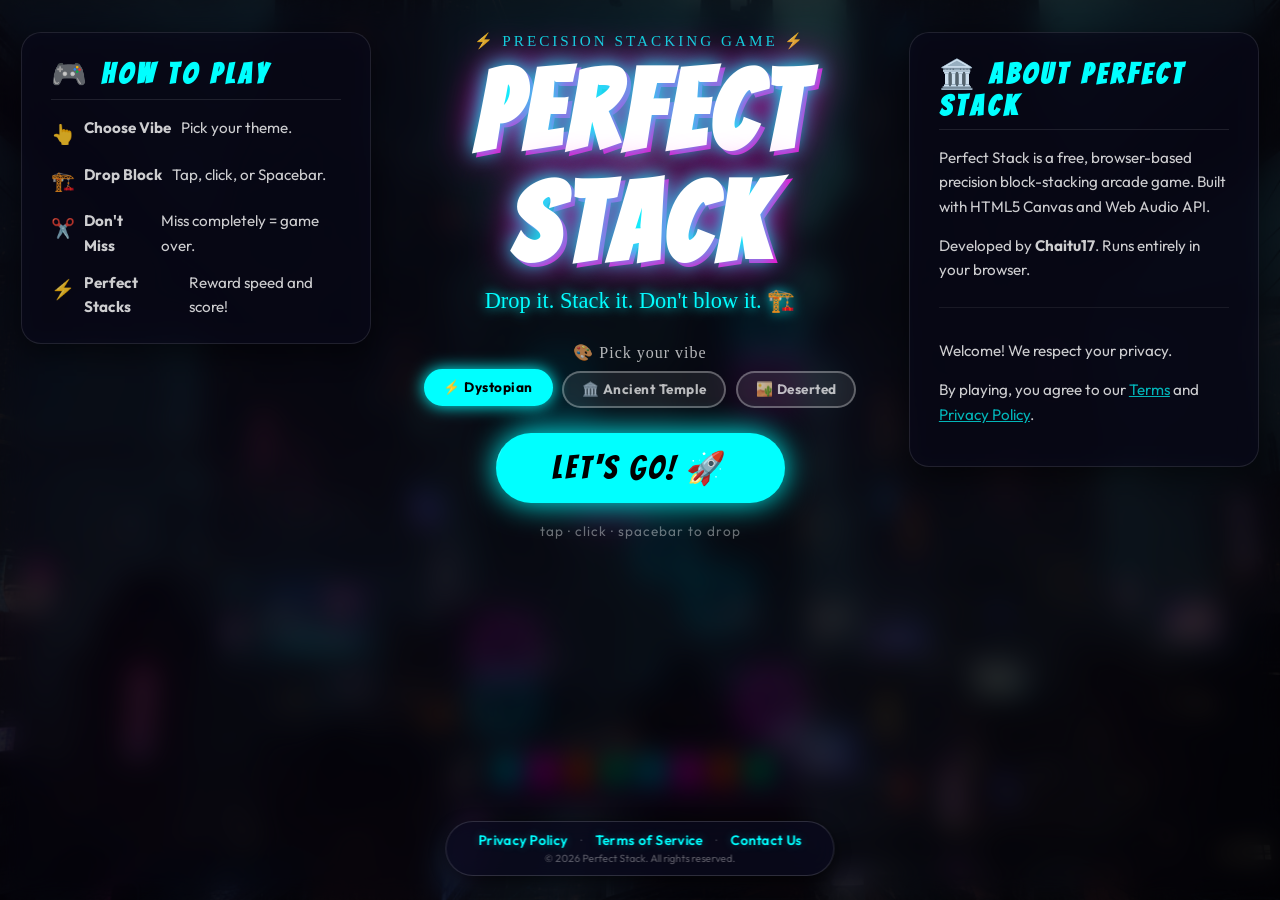
==== commit f6d48d63: "product optimisations for adsense and legibility" ====
--- a/index.html
+++ b/index.html
@@ -33,7 +33,7 @@
     <meta property="og:title" content="Perfect Stack – Free Online Block Stacking Game (No Download)">
     <meta property="og:description"
         content="Play Perfect Stack – a free, no-download online block stacking game. Tap to drop, stack perfectly, and beat your high score!">
-    <meta property="og:image" content="https://perfectstack.site/dystopian.png">
+    <meta property="og:image" content="https://perfectstack.site/assets/images/dystopian.png">
     <meta property="og:site_name" content="Perfect Stack">
 
     <!-- ── Twitter Card ── -->
@@ -42,7 +42,7 @@
     <meta name="twitter:title" content="Perfect Stack – Free Online Block Stacking Game (No Download)">
     <meta name="twitter:description"
         content="Play Perfect Stack – a free, no-download online block stacking game. Tap to drop, stack perfectly, and beat your high score!">
-    <meta name="twitter:image" content="https://perfectstack.site/dystopian.png">
+    <meta name="twitter:image" content="https://perfectstack.site/assets/images/dystopian.png">
 
     <!-- ── JSON-LD Structured Data ── -->
     <script type="application/ld+json">
@@ -55,7 +55,7 @@
       "applicationCategory": "Game",
       "operatingSystem": "Web",
       "url": "https://perfectstack.site/",
-      "image": "https://perfectstack.site/dystopian.png",
+      "image": "https://perfectstack.site/assets/images/dystopian.png",
       "author": {
         "@type": "Person",
         "name": "Chaitu17"
@@ -87,34 +87,90 @@
             <strong>Perfect Stack</strong> requires JavaScript to run. Please enable JavaScript in your browser to play.
         </div>
     </noscript>
+
     <div id="game-container" class="bg-dystopian">
         <canvas id="game-canvas"></canvas>
 
         <div id="ui-layer">
             <div id="score-container">0</div>
 
-            <!-- ===== START SCREEN ===== -->
+            <!-- ===== START SCREEN (Scrollable Menu) ===== -->
             <div id="start-screen" class="screen active">
-
-                <div class="game-badge">⚡ Precision Stacking Game ⚡</div>
-
-                <h1>PERFECT<br>STACK</h1>
-
-                <p class="tagline">Drop it. Stack it. Don't blow it. 🏗️</p>
-
-                <div class="theme-selector">
-                    <div class="theme-label">🎨 Pick your vibe</div>
-                    <div class="theme-pills">
-                        <button class="theme-pill active" data-theme="dystopian" id="pill-dystopian">⚡
-                            Dystopian</button>
-                        <button class="theme-pill" data-theme="ancient" id="pill-ancient">🏛️ Ancient Temple</button>
-                        <button class="theme-pill" data-theme="deserted" id="pill-deserted">🏜️ Deserted</button>
-                    </div>
+                <div class="start-screen-content">
+
+                    <!-- Left: How to Play -->
+                    <div class="start-info-panel hide-on-mobile">
+                        <h2>🎮 How to Play</h2>
+                        <ol class="steps-list">
+                            <li><span class="step-icon">👆</span> <strong>Choose Vibe</strong> Pick your theme.</li>
+                            <li><span class="step-icon">🏗️</span> <strong>Drop Block</strong> Tap, click, or Spacebar.
+                            </li>
+                            <li><span class="step-icon">✂️</span> <strong>Don't Miss</strong> Miss completely = game
+                                over.</li>
+                            <li><span class="step-icon">⚡</span> <strong>Perfect Stacks</strong> Reward speed and score!
+                            </li>
+                        </ol>
+                    </div>
+
+                    <!-- Center: Main Play Area -->
+                    <div class="start-center-panel">
+                        <div class="game-badge">⚡ Precision Stacking Game ⚡</div>
+                        <h1>PERFECT<br>STACK</h1>
+                        <p class="tagline">Drop it. Stack it. Don't blow it. 🏗️</p>
+
+                        <div class="theme-selector">
+                            <div class="theme-label">🎨 Pick your vibe</div>
+                            <div class="theme-pills">
+                                <button class="theme-pill active" data-theme="dystopian" id="pill-dystopian">⚡
+                                    Dystopian</button>
+                                <button class="theme-pill" data-theme="ancient" id="pill-ancient">🏛️ Ancient
+                                    Temple</button>
+                                <button class="theme-pill" data-theme="deserted" id="pill-deserted">🏜️
+                                    Deserted</button>
+                            </div>
+                        </div>
+
+                        <button id="start-btn">LET'S GO! 🚀</button>
+                        <p class="hint-text">tap · click · spacebar to drop</p>
+
+                        <!-- Mobile Only Information -->
+                        <div class="mobile-only-info">
+                            <h3>🎮 How to Play</h3>
+                            <p>Tap to drop blocks perfectly. Don't miss!</p>
+                            <h3>🏛️ About Perfect Stack</h3>
+                            <p>A free, browser-based precision stacking arcade game.</p>
+
+                            <!-- AdSense (Mobile Place) -->
+                            <div class="ad-slot top-ad" aria-label="Advertisement">
+                                <ins class="adsbygoogle" style="display:block" data-ad-client="ca-pub-9856644873980533"
+                                    data-ad-slot="auto" data-ad-format="auto" data-full-width-responsive="true"></ins>
+                                <script>(adsbygoogle = window.adsbygoogle || []).push({});</script>
+                            </div>
+                        </div>
+                    </div>
+
+                    <!-- Right: About & Ads -->
+                    <div class="start-info-panel hide-on-mobile">
+                        <h2>🏛️ About Perfect Stack</h2>
+                        <p>Perfect Stack is a free, browser-based precision block-stacking arcade game. Built with HTML5
+                            Canvas and Web Audio API.</p>
+                        <p>Developed by <strong>Chaitu17</strong>. Runs entirely in your browser.</p>
+
+                        <!-- AdSense Ad Unit -->
+                        <div class="ad-slot top-ad" aria-label="Advertisement">
+                            <ins class="adsbygoogle" style="display:block" data-ad-client="ca-pub-9856644873980533"
+                                data-ad-slot="auto" data-ad-format="auto" data-full-width-responsive="true"></ins>
+                            <script>(adsbygoogle = window.adsbygoogle || []).push({});</script>
+                        </div>
+
+                        <div class="drawer-privacy-note">
+                            <p>Welcome! We respect your privacy.</p>
+                            <p>By playing, you agree to our <a href="terms.html">Terms</a> and <a
+                                    href="privacy.html">Privacy Policy</a>.</p>
+                        </div>
+                    </div>
+
                 </div>
-
-                <button id="start-btn">LET'S GO! 🚀</button>
-
-                <p class="hint-text">tap · click · spacebar to drop</p>
             </div>
 
             <!-- ===== GAME OVER SCREEN ===== -->
@@ -123,6 +179,16 @@
                 <p class="game-over-sub">You missed that one, champ.</p>
                 <p id="final-score">Score: 0</p>
                 <button id="restart-btn">TRY AGAIN 🔥</button>
+                <button id="home-btn" class="secondary-btn">🏠 MAIN MENU</button>
+
+                <div class="theme-selector game-over-theme-selector">
+                    <div class="theme-label">Switch Vibe Before Trying Again?</div>
+                    <div class="theme-pills">
+                        <button class="theme-pill active" data-theme="dystopian">⚡ Dystopian</button>
+                        <button class="theme-pill" data-theme="ancient">🏛️ Ancient Temple</button>
+                        <button class="theme-pill" data-theme="deserted">🏜️ Deserted</button>
+                    </div>
+                </div>
             </div>
 
             <div id="perfect-message">PERFECT! ✨</div>
@@ -131,147 +197,17 @@
 
     <script src="script.js"></script>
 
-    <!-- Fixed privacy link — always visible on game screen -->
-    <a href="privacy.html" id="privacy-link" aria-label="Privacy Policy">Privacy Policy</a>
-
-    <!-- Two floating action buttons — bottom-left, always visible -->
-    <div id="floating-btns">
-        <button class="floating-btn" id="btn-how-to-play" data-tab="how-to-play" aria-label="How to Play">
-            🎮 How to Play
-        </button>
-        <button class="floating-btn" id="btn-about" data-tab="about" aria-label="About">
-            🏛️ About
-        </button>
-    </div>
-
-    <!-- ===== INFO DRAWER ===== -->
-    <div id="info-drawer" role="dialog" aria-modal="true" aria-label="Game Info">
-        <div id="info-drawer-inner">
-
-            <button id="info-drawer-close" aria-label="Close">✕</button>
-
-            <!-- Tabs -->
-            <div class="drawer-tabs">
-                <button class="drawer-tab active" data-tab="how-to-play">🎮 How to Play</button>
-                <button class="drawer-tab" data-tab="about">🏛️ About</button>
-            </div>
-
-            <!-- Tab: How to Play -->
-            <div class="drawer-panel active" id="tab-how-to-play">
-                <ol class="steps-list">
-                    <li>
-                        <span class="step-icon">👆</span>
-                        <div>
-                            <strong>Choose Your Vibe</strong>
-                            <p>Pick Dystopian, Ancient Temple, or Deserted — each has its own visual style and block
-                                colours.</p>
-                        </div>
-                    </li>
-                    <li>
-                        <span class="step-icon">🏗️</span>
-                        <div>
-                            <strong>Drop the Block</strong>
-                            <p>Tap, click, or press <kbd>Space</kbd> to drop the sliding block. The closer to perfect
-                                alignment, the better!</p>
-                        </div>
-                    </li>
-                    <li>
-                        <span class="step-icon">✂️</span>
-                        <div>
-                            <strong>Don't Miss</strong>
-                            <p>Miss slightly and the block trims. Miss completely and it's game over. How high can you
-                                stack?</p>
-                        </div>
-                    </li>
-                    <li>
-                        <span class="step-icon">⚡</span>
-                        <div>
-                            <strong>Perfect Stacks Reward You</strong>
-                            <p>A perfect drop gives a chord chime, colour flash, and speed boost. Chain them for glory!
-                            </p>
-                        </div>
-                    </li>
-                </ol>
-                <div class="drawer-tips">
-                    <h3>Tips</h3>
-                    <ul class="tips-list">
-                        <li>Speed increases as your score climbs — stay focused!</li>
-                        <li>Perfect drops keep your tower width intact.</li>
-                        <li>Spacebar gives the most precise timing on desktop.</li>
-                        <li>Watch the block rhythm and drop at the peak.</li>
-                    </ul>
-                </div>
-            </div>
-
-            <!-- Tab: About -->
-            <div class="drawer-panel" id="tab-about">
-                <p>Perfect Stack is a free, browser-based precision block-stacking arcade game. No download, no sign-up
-                    — just pure stacking action. Works on desktop and mobile.</p>
-                <p>Built with HTML5 Canvas and Web Audio API, featuring three immersive themes:</p>
-                <ul class="theme-list">
-                    <li><strong>⚡ Dystopian</strong> — neon-lit cyberpunk cityscape.</li>
-                    <li><strong>🏛️ Ancient Temple</strong> — warm stone and gold tones.</li>
-                    <li><strong>🏜️ Deserted</strong> — scorched terracotta reds and burnt orange.</li>
-                </ul>
-                <p>Developed by <strong>Chaitu17</strong>. Runs entirely in your browser — no tracking, no accounts.</p>
-
-                <!-- AdSense Ad Unit -->
-                <div class="ad-slot" aria-label="Advertisement">
-                    <ins class="adsbygoogle" style="display:block" data-ad-client="ca-pub-9856644873980533"
-                        data-ad-slot="auto" data-ad-format="auto" data-full-width-responsive="true"></ins>
-                    <script>(adsbygoogle = window.adsbygoogle || []).push({});</script>
-                </div>
-
-                <p class="drawer-privacy-note">By playing, you agree to our <a href="privacy.html">Privacy Policy</a>.
-                    This site uses Google AdSense which may use cookies for personalised ads.</p>
-            </div>
-
+    <!-- ===== FOOTER ===== -->
+    <footer id="site-footer">
+        <div class="footer-links">
+            <a href="privacy.html">Privacy Policy</a>
+            <span class="footer-sep">·</span>
+            <a href="terms.html">Terms of Service</a>
+            <span class="footer-sep">·</span>
+            <a href="contact.html">Contact Us</a>
         </div>
-    </div>
-    <div id="info-drawer-backdrop"></div>
-
-    <script>
-        // Info drawer logic
-        const drawer = document.getElementById('info-drawer');
-        const backdrop = document.getElementById('info-drawer-backdrop');
-        const closeBtn = document.getElementById('info-drawer-close');
-
-        function openDrawer(tabId) {
-            // Switch to the requested tab
-            document.querySelectorAll('.drawer-tab').forEach(t => t.classList.remove('active'));
-            document.querySelectorAll('.drawer-panel').forEach(p => p.classList.remove('active'));
-            document.querySelector('.drawer-tab[data-tab="' + tabId + '"]').classList.add('active');
-            document.getElementById('tab-' + tabId).classList.add('active');
-            drawer.classList.add('open');
-            backdrop.classList.add('open');
-        }
-        function closeDrawer() {
-            drawer.classList.remove('open');
-            backdrop.classList.remove('open');
-        }
-
-        // Each floating button opens to its own tab
-        document.querySelectorAll('.floating-btn').forEach(btn => {
-            btn.addEventListener('click', (e) => {
-                e.stopPropagation();
-                openDrawer(btn.dataset.tab);
-            });
-        });
-
-        closeBtn.addEventListener('click', closeDrawer);
-        backdrop.addEventListener('click', closeDrawer);
-        document.addEventListener('keydown', (e) => { if (e.key === 'Escape') closeDrawer(); });
-
-        // Tab switching inside drawer
-        document.querySelectorAll('.drawer-tab').forEach(tab => {
-            tab.addEventListener('click', () => {
-                document.querySelectorAll('.drawer-tab').forEach(t => t.classList.remove('active'));
-                document.querySelectorAll('.drawer-panel').forEach(p => p.classList.remove('active'));
-                tab.classList.add('active');
-                document.getElementById('tab-' + tab.dataset.tab).classList.add('active');
-            });
-        });
-    </script>
+        <p class="footer-copy">&copy; 2026 Perfect Stack. All rights reserved.</p>
+    </footer>
 
 </body>
 
--- a/style.css
+++ b/style.css
@@ -9,7 +9,7 @@
     --font-quirky: 'Permanent Marker', cursive;
 
     /* Dystopian */
-    --bg-image-dystopian: url('dystopian.png');
+    --bg-image-dystopian: url('assets/images/dystopian.png');
     --overlay-dystopian: linear-gradient(135deg, rgba(10, 0, 30, 0.55) 0%, rgba(5, 0, 20, 0.4) 100%);
     --accent-dystopian: #00ffff;
     --accent2-dystopian: #ff00cc;
@@ -17,7 +17,7 @@
     --glow-dystopian: 0 0 20px #00ffff, 0 0 40px #ff00cc;
 
     /* Ancient Temple */
-    --bg-image-ancient: url('ancient_temple.png');
+    --bg-image-ancient: url('assets/images/ancient_temple.png');
     --overlay-ancient: linear-gradient(135deg, rgba(20, 10, 0, 0.55) 0%, rgba(0, 20, 10, 0.4) 100%);
     --accent-ancient: #f1c40f;
     --accent2-ancient: #e67e22;
@@ -25,7 +25,7 @@
     --glow-ancient: 0 0 20px #f1c40f, 0 0 40px #e67e22;
 
     /* Deserted */
-    --bg-image-deserted: url('deserted.png');
+    --bg-image-deserted: url('assets/images/deserted.png');
     --overlay-deserted: linear-gradient(135deg, rgba(30, 10, 0, 0.5) 0%, rgba(20, 5, 0, 0.35) 100%);
     --accent-deserted: #ff9f43;
     --accent2-deserted: #ee5a24;
@@ -75,10 +75,21 @@
 body {
     margin: 0;
     padding: 0;
-    overflow-y: auto;
-    /* game is 100vh; info section scrolls below */
+    overflow: hidden;
+    /* Hide root scroll for the game main view */
     font-family: var(--font-main);
     user-select: none;
+    background-color: #04040e;
+}
+
+/* Override for text-heavy pages (Privacy, Terms, Contact) */
+body.scrollable-page {
+    overflow: auto;
+    overflow-y: scroll;
+    padding-bottom: 6rem;
+    /* Make room for floating footer */
+    user-select: text;
+    /* Allow users to copy text on these pages */
 }
 
 /* =============================================
@@ -156,156 +167,112 @@
 }
 
 /* =============================================
-   INFO DRAWER (slide-up panel)
-   ============================================= */
-#info-drawer {
-    position: fixed;
-    bottom: 0;
-    left: 0;
-    right: 0;
-    z-index: 10000;
-    transform: translateY(100%);
-    transition: transform 0.4s cubic-bezier(0.22, 1, 0.36, 1);
-    max-height: 80vh;
-    overflow: hidden;
-}
-
-#info-drawer.open {
-    transform: translateY(0);
-}
-
-#info-drawer-inner {
-    background: rgba(6, 6, 22, 0.97);
-    backdrop-filter: blur(24px);
-    -webkit-backdrop-filter: blur(24px);
-    border-top: 1px solid rgba(0, 255, 255, 0.2);
-    border-radius: 20px 20px 0 0;
-    padding: 1.5rem 2rem 2rem;
-    max-height: 80vh;
-    overflow-y: auto;
-    position: relative;
-}
-
-#info-drawer-close {
-    position: absolute;
-    top: 1rem;
-    right: 1.2rem;
-    background: rgba(255, 255, 255, 0.08);
-    border: 1px solid rgba(255, 255, 255, 0.15);
-    color: rgba(255, 255, 255, 0.6);
-    font-size: 1rem;
-    width: 2rem;
-    height: 2rem;
-    border-radius: 50%;
-    cursor: pointer;
-    display: flex;
+   START MENU LAYOUT
+   ============================================= */
+.start-screen-content {
+    display: flex;
+    flex-direction: row;
+    width: 100%;
+    max-width: 1400px;
+    margin: 0 auto;
+    justify-content: space-evenly;
+    align-items: flex-start;
+    /* Fixes cropping when content is taller than screen */
+    gap: 2rem;
+    padding-top: 2rem;
+}
+
+.start-center-panel {
+    flex: 0 0 auto;
+    display: flex;
+    flex-direction: column;
     align-items: center;
-    justify-content: center;
-    transition: all 0.2s;
-    line-height: 1;
-}
-
-#info-drawer-close:hover {
-    background: rgba(255, 0, 0, 0.25);
-    color: #fff;
-}
-
-/* Drawer tabs */
-.drawer-tabs {
-    display: flex;
-    gap: 0.5rem;
-    margin-bottom: 1.5rem;
+    text-align: center;
+}
+
+.start-info-panel {
+    flex: 1;
+    max-width: 350px;
+    background: rgba(10, 10, 30, 0.6);
+    border: 1px solid rgba(255, 255, 255, 0.1);
+    box-shadow: 0 10px 30px rgba(0, 0, 0, 0.5);
+    backdrop-filter: blur(10px);
+    border-radius: 20px;
+    padding: 1.5rem 1.8rem;
+    text-align: left;
+    color: #c8d8e8;
+}
+
+.start-info-panel h2 {
+    font-family: var(--font-display);
+    font-size: 1.8rem;
+    color: var(--current-accent, #00ffff);
+    margin: 0 0 1rem 0;
     border-bottom: 1px solid rgba(255, 255, 255, 0.1);
-    padding-bottom: 0.8rem;
-}
-
-.drawer-tab {
-    background: transparent;
-    border: 1px solid rgba(255, 255, 255, 0.15);
-    border-radius: 8px;
-    color: rgba(255, 255, 255, 0.5);
+    padding-bottom: 0.5rem;
+    animation: none;
+    text-shadow: none;
+}
+
+.start-info-panel p,
+.start-info-panel li {
     font-family: var(--font-main);
-    font-size: 0.9rem;
-    font-weight: 600;
-    padding: 0.45rem 1.1rem;
-    cursor: pointer;
-    transition: all 0.2s;
-    letter-spacing: 0.3px;
-}
-
-.drawer-tab:hover {
-    border-color: var(--current-accent, #00ffff);
-    color: rgba(255, 255, 255, 0.85);
-}
-
-.drawer-tab.active {
-    background: var(--current-accent, #00ffff);
-    border-color: var(--current-accent, #00ffff);
-    color: #000;
-    box-shadow: 0 0 14px var(--current-accent, #00ffff);
-}
-
-/* Drawer panels */
-.drawer-panel {
-    display: none;
-}
-
-.drawer-panel.active {
-    display: block;
-}
-
-.drawer-tips {
-    margin-top: 1.4rem;
-    padding-top: 1.2rem;
-    border-top: 1px solid rgba(255, 255, 255, 0.08);
-}
-
-.drawer-tips h3 {
-    font-family: var(--font-display);
-    font-size: 1.1rem;
+    font-size: 0.95rem;
+    line-height: 1.6;
     color: rgba(255, 255, 255, 0.8);
-    margin: 0 0 0.6rem;
-    letter-spacing: 1px;
-}
-
-.drawer-panel p {
-    color: rgba(255, 255, 255, 0.6);
-    font-size: 0.92rem;
-    line-height: 1.7;
-    margin: 0 0 0.8rem;
+    background: none;
 }
 
 .drawer-privacy-note {
-    margin-top: 1rem;
+    margin-top: 1.5rem;
     padding-top: 1rem;
     border-top: 1px solid rgba(255, 255, 255, 0.07);
-    font-size: 0.78rem !important;
-    color: rgba(255, 255, 255, 0.35) !important;
+    font-size: 0.85rem;
+    color: rgba(255, 255, 255, 0.4);
 }
 
 .drawer-privacy-note a {
-    color: rgba(0, 255, 255, 0.65);
+    color: rgba(0, 255, 255, 0.7);
     text-decoration: underline;
 }
 
-/* Ad slot — no forced height; invisible when no ad loads */
-.ad-slot {
-    margin: 1rem 0 0;
-    overflow: hidden;
-}
-
-/* Backdrop */
-#info-drawer-backdrop {
+.mobile-only-info {
     display: none;
-    position: fixed;
-    inset: 0;
-    background: rgba(0, 0, 0, 0.55);
-    z-index: 9999;
-    backdrop-filter: blur(2px);
-}
-
-#info-drawer-backdrop.open {
-    display: block;
+    width: 100%;
+    margin-top: 2rem;
+    text-align: center;
+    background: rgba(10, 10, 30, 0.6);
+    border-radius: 12px;
+    padding: 1.5rem;
+    border: 1px solid rgba(255, 255, 255, 0.1);
+}
+
+.mobile-only-info h3 {
+    color: var(--current-accent);
+    font-family: var(--font-display);
+    margin: 0 0 0.5rem 0;
+    font-size: 1.5rem;
+}
+
+.mobile-only-info p {
+    font-size: 0.9rem;
+    color: rgba(255, 255, 255, 0.7);
+    margin-bottom: 1.5rem;
+}
+
+@media (max-width: 1024px) {
+    .hide-on-mobile {
+        display: none !important;
+    }
+
+    .mobile-only-info {
+        display: block;
+    }
+
+    .start-screen-content {
+        flex-direction: column;
+        justify-content: flex-start;
+    }
 }
 
 
@@ -318,20 +285,20 @@
     counter-reset: steps;
     display: flex;
     flex-direction: column;
-    gap: 1.2rem;
+    gap: 0.8rem;
 }
 
 .steps-list li {
     display: flex;
-    gap: 1rem;
+    gap: 0.6rem;
     align-items: flex-start;
     counter-increment: steps;
 }
 
 .step-icon {
-    font-size: 1.6rem;
+    font-size: 1.2rem;
     flex-shrink: 0;
-    margin-top: 0.1rem;
+    margin-top: 0.2rem;
 }
 
 .steps-list li>div strong {
@@ -398,15 +365,28 @@
 }
 
 /* =============================================
-   FOOTER
+   FLOATING FOOTER
    ============================================= */
 #site-footer {
-    background: #04040e;
-    border-top: 1px solid rgba(255, 255, 255, 0.07);
-    text-align: center;
-    padding: 1.8rem 2rem;
-    position: relative;
-    z-index: 10;
+    position: fixed;
+    bottom: 1.5rem;
+    left: 50%;
+    transform: translateX(-50%);
+    background: rgba(10, 10, 30, 0.75);
+    backdrop-filter: blur(12px);
+    -webkit-backdrop-filter: blur(12px);
+    border: 1px solid rgba(255, 255, 255, 0.15);
+    border-radius: 50px;
+    padding: 0.6rem 2rem;
+    z-index: 1000;
+    white-space: nowrap;
+    box-shadow: 0 4px 15px rgba(0, 0, 0, 0.5);
+    display: flex;
+    flex-direction: column;
+    align-items: center;
+    gap: 0.2rem;
+    pointer-events: auto;
+    /* Since body might not grab it if game container overflows */
 }
 
 .footer-links {
@@ -414,32 +394,33 @@
     justify-content: center;
     align-items: center;
     gap: 0.8rem;
-    margin-bottom: 0.6rem;
-    flex-wrap: wrap;
+    margin-bottom: 0;
 }
 
 .footer-links a {
-    color: rgba(0, 255, 255, 0.75);
+    color: var(--current-accent, #00ffff);
     text-decoration: none;
-    font-size: 0.9rem;
-    font-weight: 500;
+    font-size: 0.85rem;
+    font-weight: 600;
     letter-spacing: 0.3px;
-    transition: color 0.2s;
+    transition: color 0.2s, text-shadow 0.2s;
+    text-shadow: 0 0 10px rgba(0, 255, 255, 0.3);
 }
 
 .footer-links a:hover {
-    color: #00ffff;
+    color: #fff;
+    text-shadow: var(--current-glow, 0 0 10px #00ffff);
 }
 
 .footer-sep {
     color: rgba(255, 255, 255, 0.2);
-    font-size: 0.9rem;
+    font-size: 0.85rem;
 }
 
 .footer-copy {
     margin: 0;
-    font-size: 0.8rem;
-    color: rgba(255, 255, 255, 0.25);
+    font-size: 0.65rem;
+    color: rgba(255, 255, 255, 0.35);
 }
 
 /* =============================================
@@ -514,14 +495,25 @@
     flex-direction: column;
     justify-content: center;
     align-items: center;
-    background: rgba(0, 0, 0, 0.55);
+    background: rgba(0, 0, 0, 0.65);
     backdrop-filter: blur(14px) saturate(1.5);
     -webkit-backdrop-filter: blur(14px) saturate(1.5);
     opacity: 0;
     pointer-events: none;
     transition: opacity 0.5s ease;
     z-index: 10;
-    padding: 2rem;
+    padding: 0;
+    /* remove static padding */
+    padding-bottom: 5rem;
+    /* give space for floating footer */
+    overflow-y: auto;
+    /* Enable scroll if content is long */
+}
+
+/* Allow scrolling within start screen child */
+.start-screen-content {
+    min-height: 100%;
+    margin: auto;
 }
 
 .screen.active {
@@ -657,7 +649,6 @@
     cursor: pointer;
     transition: all 0.25s ease;
     letter-spacing: 0.5px;
-    pointer-events: auto;
 }
 
 .theme-pill:hover {
@@ -689,7 +680,6 @@
     cursor: pointer;
     box-shadow: 0 0 30px var(--current-accent), 0 6px 20px rgba(0, 0, 0, 0.4);
     transition: transform 0.2s cubic-bezier(0.175, 0.885, 0.32, 1.275), box-shadow 0.2s, background 0.4s;
-    pointer-events: auto;
     animation: btn-pulse 2s ease-in-out infinite;
     position: relative;
     overflow: hidden;
@@ -801,7 +791,6 @@
     cursor: pointer;
     box-shadow: 0 0 25px var(--current-accent), 0 6px 20px rgba(0, 0, 0, 0.4);
     transition: transform 0.2s cubic-bezier(0.175, 0.885, 0.32, 1.275), box-shadow 0.2s;
-    pointer-events: auto;
     position: relative;
     overflow: hidden;
 }
@@ -825,6 +814,31 @@
 
 #restart-btn:active {
     transform: translateY(1px) scale(0.98);
+}
+
+.secondary-btn {
+    margin-top: 1rem;
+    padding: 0.6rem 2rem;
+    font-family: var(--font-display);
+    font-size: 1.2rem;
+    letter-spacing: 2px;
+    color: var(--current-accent);
+    background: transparent;
+    border: 2px solid var(--current-accent);
+    border-radius: 50px;
+    cursor: pointer;
+    box-shadow: 0 0 10px rgba(0, 0, 0, 0.5);
+    transition: all 0.2s;
+}
+
+.secondary-btn:hover {
+    background: rgba(255, 255, 255, 0.1);
+    box-shadow: 0 0 15px var(--current-accent);
+    transform: translateY(-2px);
+}
+
+.game-over-theme-selector {
+    margin-top: 2.5rem;
 }
 
 /* =============================================
